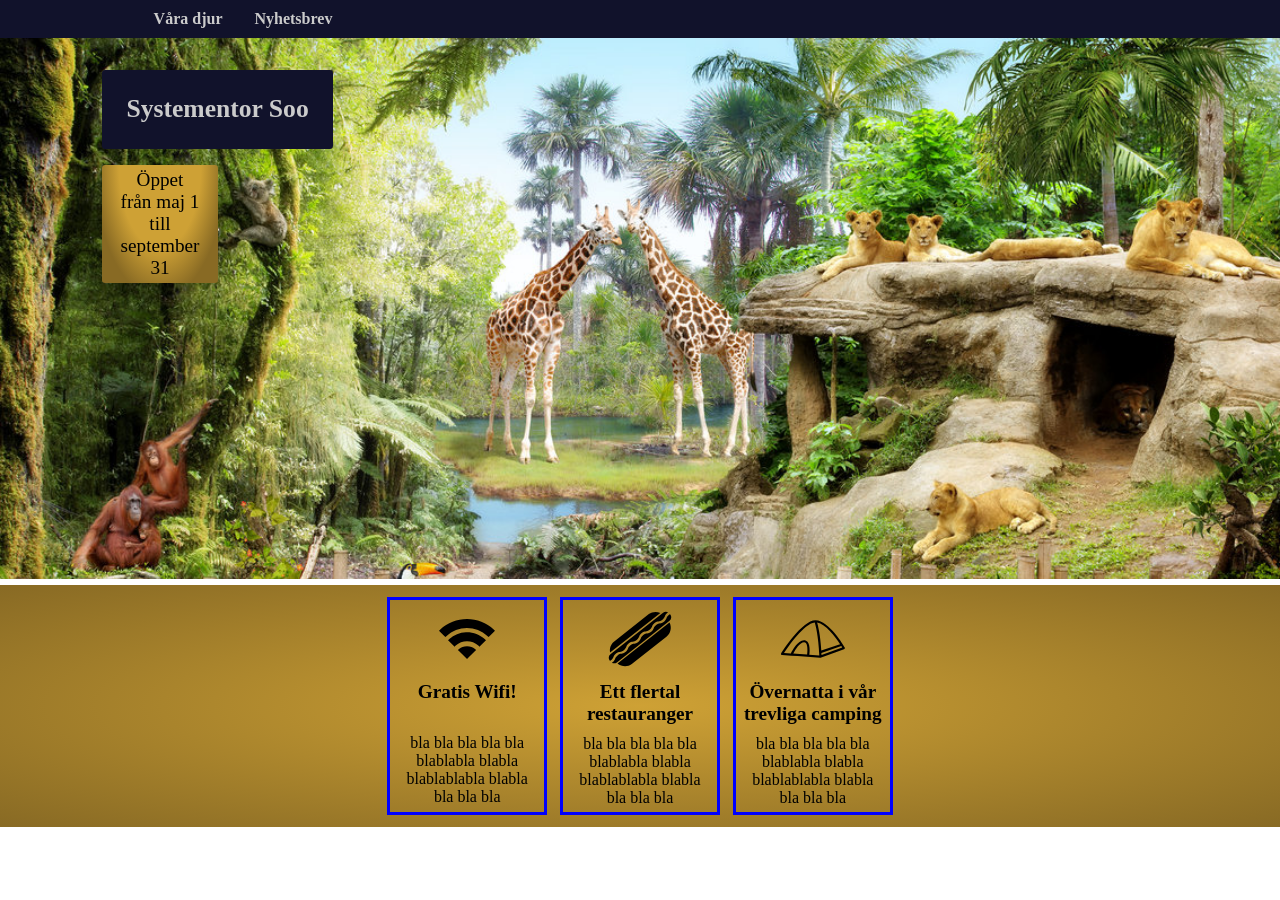
==== index.html @ 2fc44193 "FIrst page done - very responsive" ====
<!doctype html>
<html lang="en">
  <head>
    <meta charset="UTF-8" />
    <meta name="viewport" content="width=800px, initial-scale=1.0" />
    <link rel="stylesheet" href="./output.css" />
    <title>Document</title>
  </head>
  <body>
    <div class="container">
      <header>
        <span>Våra djur</span>
        <span>Nyhetsbrev</span>
      </header>
      <main>
        <section class="hero">
          <img src="./images/zoo-main.jpg" alt="Zoo Image" />
          <div class="tag tag-main">Systementor Soo</div>
          <div class="tag tag-second">Öppet från maj 1 till september 31</div>
        </section>
      </main>
      <footer>
        <section>
          <span>
            <img src="./images/wifi.svg" alt="WiFi" />
          </span>
          <h2>Gratis Wifi!</h2>
          <p>
            bla bla bla bla bla blablabla blabla blablablabla blabla bla bla bla
          </p>
        </section>
        <section>
          <span>
            <img src="./images/eat.svg" alt="Restaurang" />
          </span>
          <h2>Ett flertal restauranger</h2>
          <p>
            bla bla bla bla bla blablabla blabla blablablabla blabla bla bla bla
          </p>
        </section>
        <section>
          <span>
            <img src="./images/tent.svg" alt="Camping" />
          </span>
          <h2>Övernatta i vår trevliga camping</h2>
          <p>
            bla bla bla bla bla blablabla blabla blablablabla blabla bla bla bla
          </p>
        </section>
      </footer>
    </div>
  </body>
</html>
---- output.css ----
@import "tailwindcss";

/* CSS Reset */
*,
*::before,
*::after {
  box-sizing: border-box;
}

html,
body {
  margin: 0;
  padding: 0;
}

h1,
h2,
h3,
h4,
h5,
h6,
p {
  margin: 0;
}

img {
  display: block;
  max-width: 100%;
}

button,
input,
textarea,
select {
  font: inherit;
}
/* End of CSS Reset */

:root {
  --header-color: #11122b;
  --text-color: #cbcbcb;
  --gold-color: #cea135;
  --darker-gold-color: #886a24;
  --black-color: #000000;
}

/*  npx.cmd @tailwindcss/cli -i ./index.css -o ./output.css --watch  */
header {
  height: clamp(2rem, 3vw, 4rem);
  background-color: var(--header-color);
  color: var(--text-color);

  font-size: clamp(1rem, 1.25vw, 1.75rem);

  margin-left: auto;
  margin-right: auto;
  display: flex;
  flex-direction: row;
  gap: 2rem;
  padding-left: clamp(4rem, 12vw, 20rem);

  font-weight: bold;
  justify-content: start;
  align-items: center;
}
.container {
  position: relative;
  .hero {
    position: relative;
    .tag {
      position: absolute;
      padding-top: 0.5rem;
      padding-left: 1.5rem;
      padding-right: 1.5rem;
      padding-bottom: 0.5rem;
      display: flex;
      justify-content: center;
      align-items: center;

      border-radius: 0.2rem;
      box-sizing: border-box;

      text-align: center;
    }

    .tag-main {
      top: 4%;
      left: 8%;

      width: max(160px, 18%);
      height: max(55px, 10%);

      background-color: var(--header-color);
      color: var(--text-color);

      font-size: clamp(1rem, 2vw, 3rem);
      white-space: nowrap;
      font-weight: bold;
    }

    .tag-second {
      left: 8%;
      top: max(80px, 16%);

      width: max(80px, 9%);
      height: max(80px, 15%);

      background: radial-gradient(
        ellipse at top center,
        var(--gold-color) 0%,
        var(--gold-color) 50%,
        var(--darker-gold-color) 80%
      );

      color: var(--black-color);

      font-size: clamp(0.75rem, 1.5vw, 2rem);
    }

    img {
      display: block;
      width: 100%;
      height: auto;
    }
  }

  footer {
    display: flex;
    justify-content: center;
    align-items: center;

    position: absolute;

    border-top: clamp(0.2rem, 0.5vw, 0.75rem) solid white;

    gap: clamp(0.5rem, 1vw, 2rem);

    left: 0;
    bottom: 0;

    width: 100%;
    height: 30%;

    background: radial-gradient(
      ellipse at center,
      var(--gold-color),
      var(--darker-gold-color)
    );

    section {
      display: flex;
      flex-direction: column;
      align-items: center;

      border: solid blue;

      gap: clamp(0.2rem, 0.8vw, 1rem);
      height: min(90%, 300px);
      max-width: clamp(10rem, 12vw, 18rem);
      padding: clamp(0.25rem, 0.5vw, 1rem);

      h2 {
        margin-bottom: clamp(0, 0.3vw, 0.75rem);
        margin-top: 0;
        font-size: clamp(1rem, 1.5vw, 2rem);

        text-align: center;
        font-weight: bold;
      }
      p {
        font-size: clamp(0.75rem, 1.5vw, 1rem);
        margin-top: auto;
        margin-bottom: 0;
        text-align: center;
      }
      img {
        width: clamp(40px, 5vw, 100px);
        height: clamp(40px, 5vw, 100px);
      }
    }
  }
}
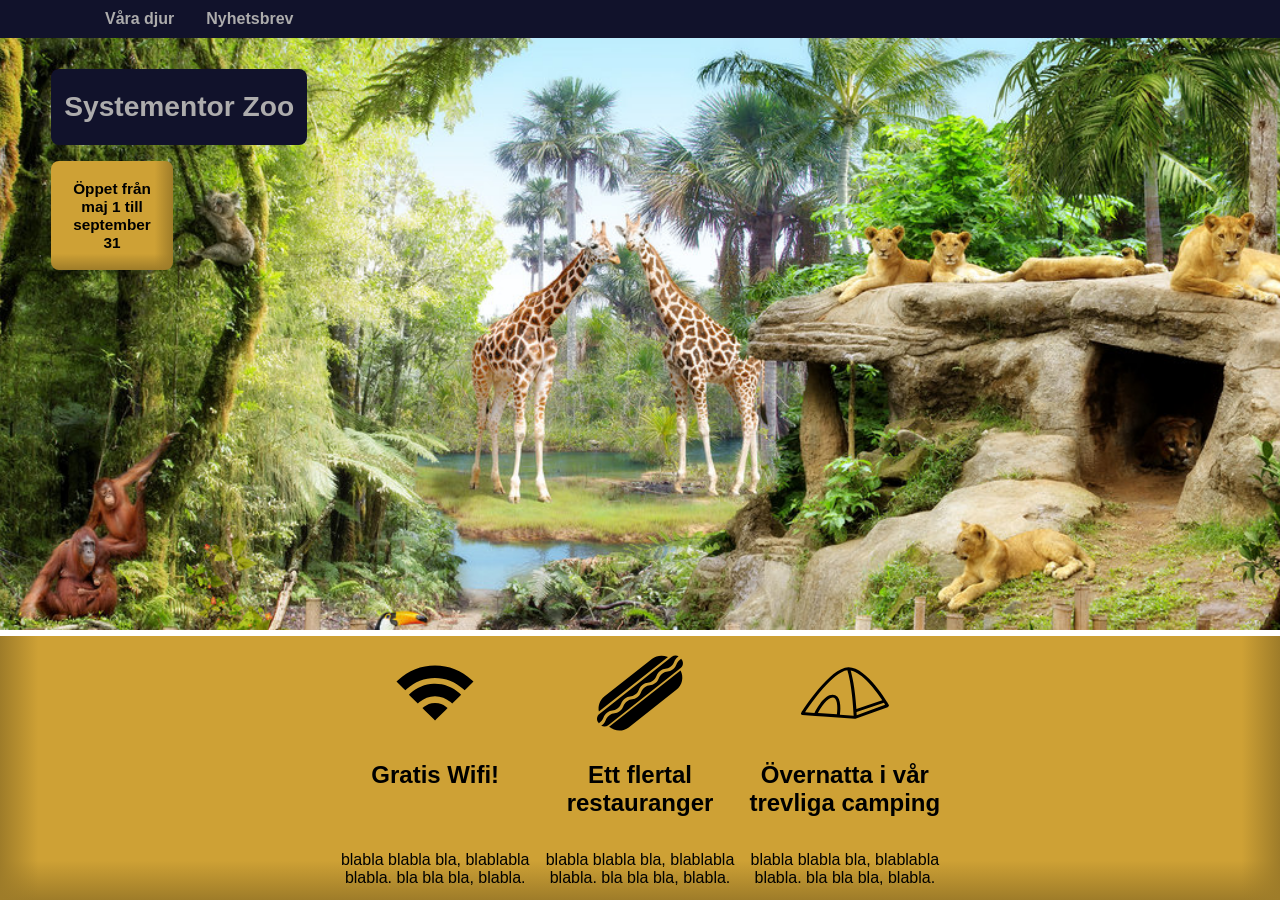
==== commit 274d9c8c: "fixed  gradients, responsiveness, README file" ====
--- a/index.html
+++ b/index.html
@@ -2,21 +2,24 @@
 <html lang="en">
   <head>
     <meta charset="UTF-8" />
-    <meta name="viewport" content="width=800px, initial-scale=1.0" />
-    <link rel="stylesheet" href="./output.css" />
-    <title>Document</title>
+    <meta name="viewport" content="width=device-width, initial-scale=1.0" />
+    <link rel="stylesheet" href="./global.css" />
+    <link rel="stylesheet" href="./index.css" />
+    <title>Systementor Zoo</title>
   </head>
   <body>
     <div class="container">
       <header>
-        <span>Våra djur</span>
-        <span>Nyhetsbrev</span>
+        <span><a href="./animals.html" target="_blank">Våra djur</a></span>
+        <span><a href="./news.html" target="_blank">Nyhetsbrev</a></span>
       </header>
       <main>
         <section class="hero">
           <img src="./images/zoo-main.jpg" alt="Zoo Image" />
-          <div class="tag tag-main">Systementor Soo</div>
-          <div class="tag tag-second">Öppet från maj 1 till september 31</div>
+          <div class="tag-container">
+            <div class="tag tag-main">Systementor Zoo</div>
+            <div class="tag tag-second">Öppet från maj 1 till september 31</div>
+          </div>
         </section>
       </main>
       <footer>
@@ -25,27 +28,21 @@
             <img src="./images/wifi.svg" alt="WiFi" />
           </span>
           <h2>Gratis Wifi!</h2>
-          <p>
-            bla bla bla bla bla blablabla blabla blablablabla blabla bla bla bla
-          </p>
+          <p>blabla blabla bla, blablabla blabla. bla bla bla, blabla.</p>
         </section>
         <section>
           <span>
             <img src="./images/eat.svg" alt="Restaurang" />
           </span>
           <h2>Ett flertal restauranger</h2>
-          <p>
-            bla bla bla bla bla blablabla blabla blablablabla blabla bla bla bla
-          </p>
+          <p>blabla blabla bla, blablabla blabla. bla bla bla, blabla.</p>
         </section>
         <section>
           <span>
             <img src="./images/tent.svg" alt="Camping" />
           </span>
           <h2>Övernatta i vår trevliga camping</h2>
-          <p>
-            bla bla bla bla bla blablabla blabla blablablabla blabla bla bla bla
-          </p>
+          <p>blabla blabla bla, blablabla blabla. bla bla bla, blabla.</p>
         </section>
       </footer>
     </div>
--- a/global.css
+++ b/global.css
@@ -0,0 +1,58 @@
+/* CSS Reset */
+*,
+*::before,
+*::after {
+  box-sizing: border-box;
+}
+
+html,
+body {
+  margin: 0;
+  padding: 0;
+  min-height: 100%;
+  /* 
+  font-family: Helvetica, Arial, sans-serif;
+  font-family: Verdana, sans-serif;
+  font-family: Tahoma, sans-serif;
+  font-family: Calibri, sans-serif;
+  font-family: Arial, sans-serif;
+  font-family: Roboto, sans-serif; */
+
+  font-family:
+    Segoe UI,
+    sans-serif;
+}
+
+h1,
+h2,
+h3,
+h4,
+h5,
+h6,
+p {
+  margin: 0;
+}
+
+img {
+  display: block;
+  max-width: 100%;
+}
+
+button,
+input,
+textarea,
+select {
+  font: inherit;
+}
+/* End of CSS Reset */
+
+:root {
+  --header-color: #11122b;
+  --text-color: #adacac;
+  --gold-color: #cea135;
+  --darker-gold-color: #9e7c29;
+  --primary-color: #000000;
+  --table-color: #d3d3d3;
+  --table-darker-color: #636161;
+  --header-height: clamp(2rem, 3vw, 4rem);
+}
--- a/index.css
+++ b/index.css
@@ -0,0 +1,165 @@
+header {
+  height: var(--header-height);
+
+  background-color: var(--header-color);
+  color: var(--text-color);
+
+  font-size: clamp(1rem, 1.25vw, 1.75rem);
+
+  margin-left: auto;
+  margin-right: auto;
+  display: flex;
+  flex-direction: row;
+  gap: 2rem;
+  padding-left: clamp(3rem, 8.2vw, 15rem);
+
+  font-weight: bold;
+  justify-content: start;
+  align-items: center;
+
+  a {
+    color: var(--text-color);
+    text-decoration: none;
+  }
+
+  a:hover {
+    color: white;
+  }
+}
+.container {
+  position: relative;
+  height: 100vh;
+  overflow: hidden;
+
+  .hero {
+    position: absolute;
+    top: var(--header-height);
+    left: 0;
+    width: 100%;
+    height: calc(100vh - var(--header-height));
+    overflow: hidden;
+
+    .tag-container {
+      position: absolute;
+      display: flex;
+      flex-direction: column;
+      justify-content: left;
+      gap: 1rem;
+
+      top: 3.5%;
+      left: 4%;
+
+      .tag {
+        padding-top: 0.5rem;
+        padding-left: 1.5rem;
+        padding-right: 1.5rem;
+        padding-bottom: 0.5rem;
+
+        border-radius: 0.5rem;
+        box-sizing: border-box;
+
+        display: flex;
+        justify-content: center;
+        align-items: center;
+        text-align: center;
+      }
+
+      .tag-main {
+        width: clamp(13rem, 20vw, 24rem);
+        height: clamp(3.5rem, 6vw, 7rem);
+
+        background-color: var(--header-color);
+        color: var(--text-color);
+
+        font-size: clamp(1.4rem, 2.2vw, 2.4rem);
+        white-space: nowrap;
+        font-weight: bold;
+      }
+
+      .tag-second {
+        width: clamp(5.5rem, 9.5vw, 11rem);
+        height: clamp(6.5rem, 8.5vw, 11rem);
+
+        font-size: clamp(0.8rem, 1.2vw, 1.4rem);
+        font-weight: bold;
+
+        background-color: var(--gold-color);
+
+        background-image:
+          linear-gradient(
+            to right,
+            transparent 85%,
+            var(--darker-gold-color) 100%
+          ),
+          linear-gradient(
+            to bottom,
+            transparent 85%,
+            var(--darker-gold-color) 100%
+          );
+
+        color: var(--primary-color);
+      }
+    }
+
+    img {
+      display: block;
+      width: 100%;
+      height: 100%;
+      object-fit: cover;
+    }
+  }
+
+  footer {
+    display: flex;
+    justify-content: center;
+    align-items: center;
+
+    position: absolute;
+
+    border-top: clamp(0.2rem, 0.5vw, 0.75rem) solid white;
+
+    gap: clamp(0.5rem, 1vw, 2rem);
+
+    left: 0;
+    bottom: 0;
+
+    width: 100%;
+    height: 30%;
+
+    background-color: var(--gold-color);
+
+    background-image:
+      linear-gradient(to right, transparent 97%, var(--darker-gold-color) 100%),
+      linear-gradient(to left, transparent 97%, var(--darker-gold-color) 100%),
+      linear-gradient(to bottom, transparent 85%, var(--darker-gold-color) 100%);
+
+    section {
+      display: flex;
+      flex-direction: column;
+      align-items: center;
+
+      height: min(90%, clamp(15rem, 15vw, 16rem));
+      width: min(90%, clamp(11rem, 15vw, 16rem));
+
+      h2 {
+        margin-bottom: clamp(0rem, 0.3vw, 0.75rem);
+        margin-top: 1.5rem;
+
+        font-size: clamp(1.5rem, 1vw, 2rem);
+
+        text-align: center;
+        font-weight: bold;
+      }
+      p {
+        font-size: clamp(1rem, 0.85vw, 1.25rem);
+        margin-top: auto;
+        margin-bottom: 0rem;
+        text-align: center;
+      }
+      img {
+        width: clamp(60px, 5.5rem, 100px);
+        height: clamp(60px, 5.5rem, 100px);
+      }
+    }
+  }
+}
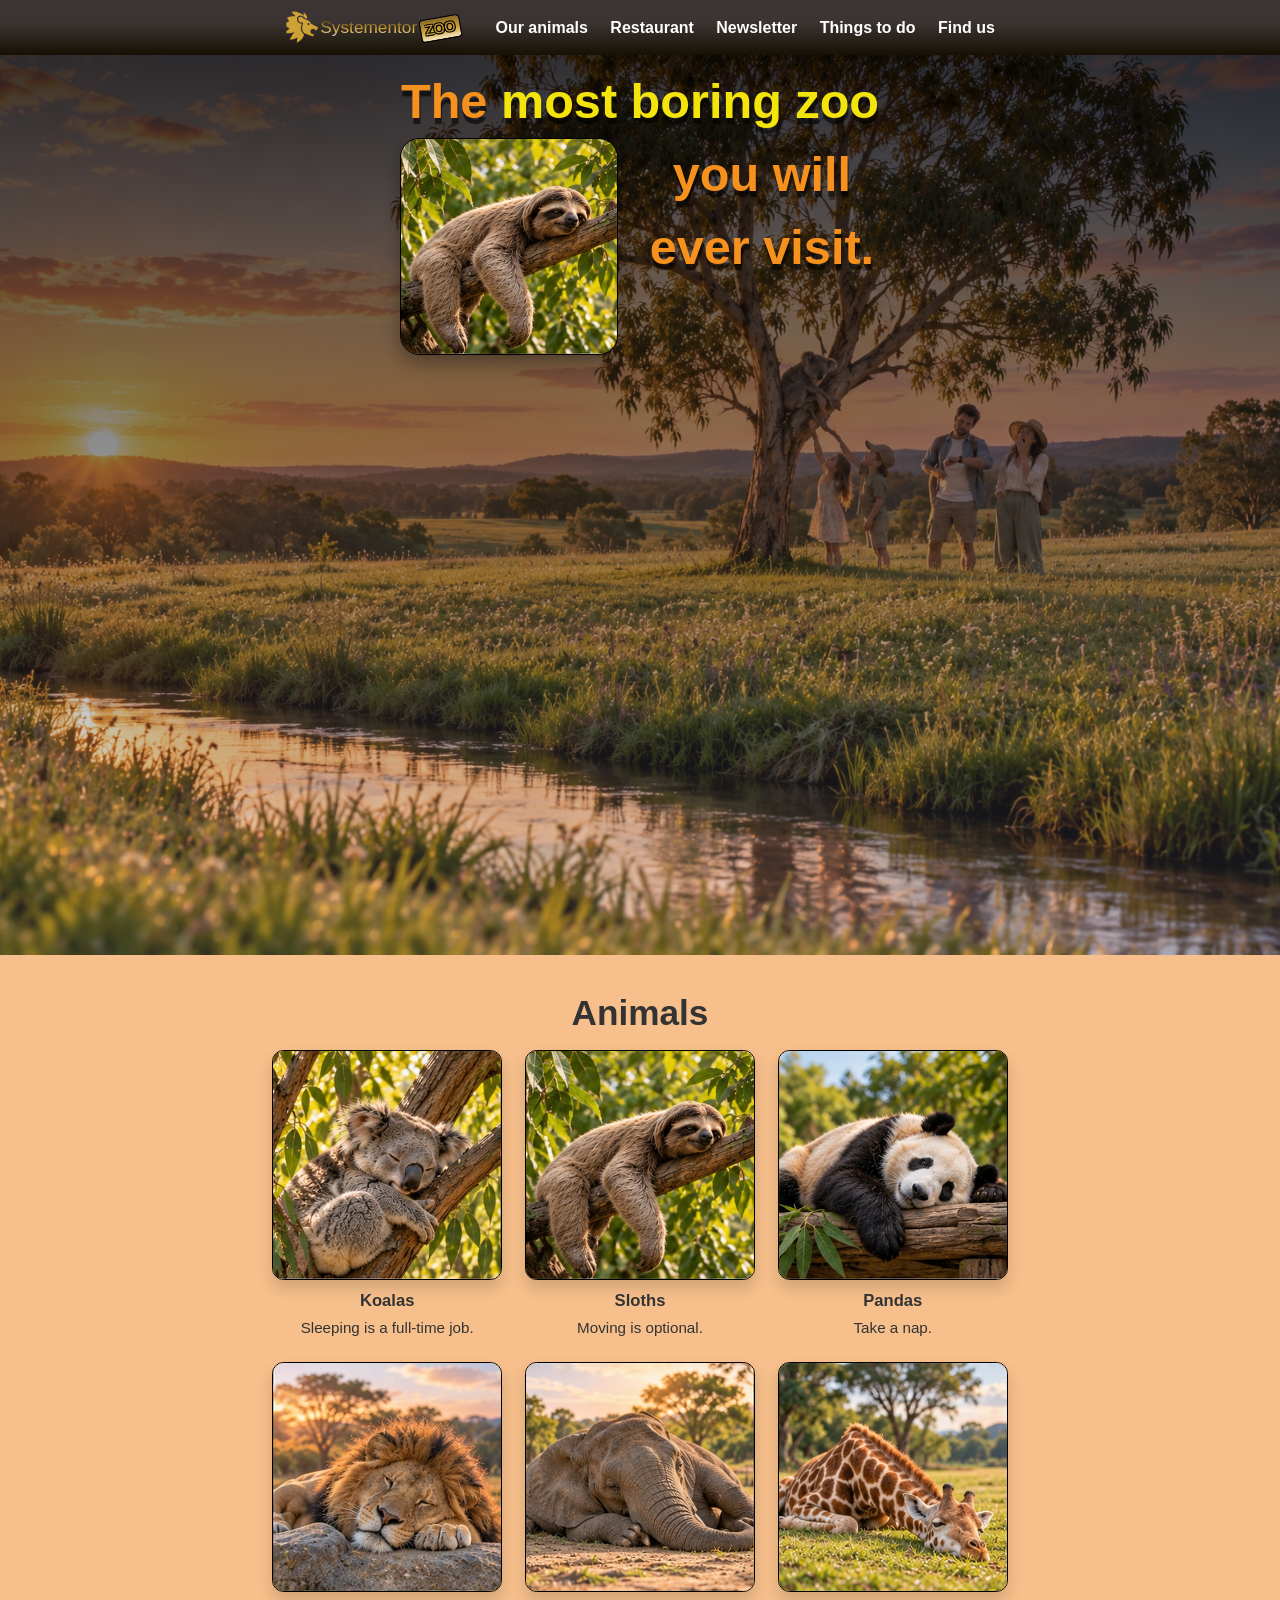
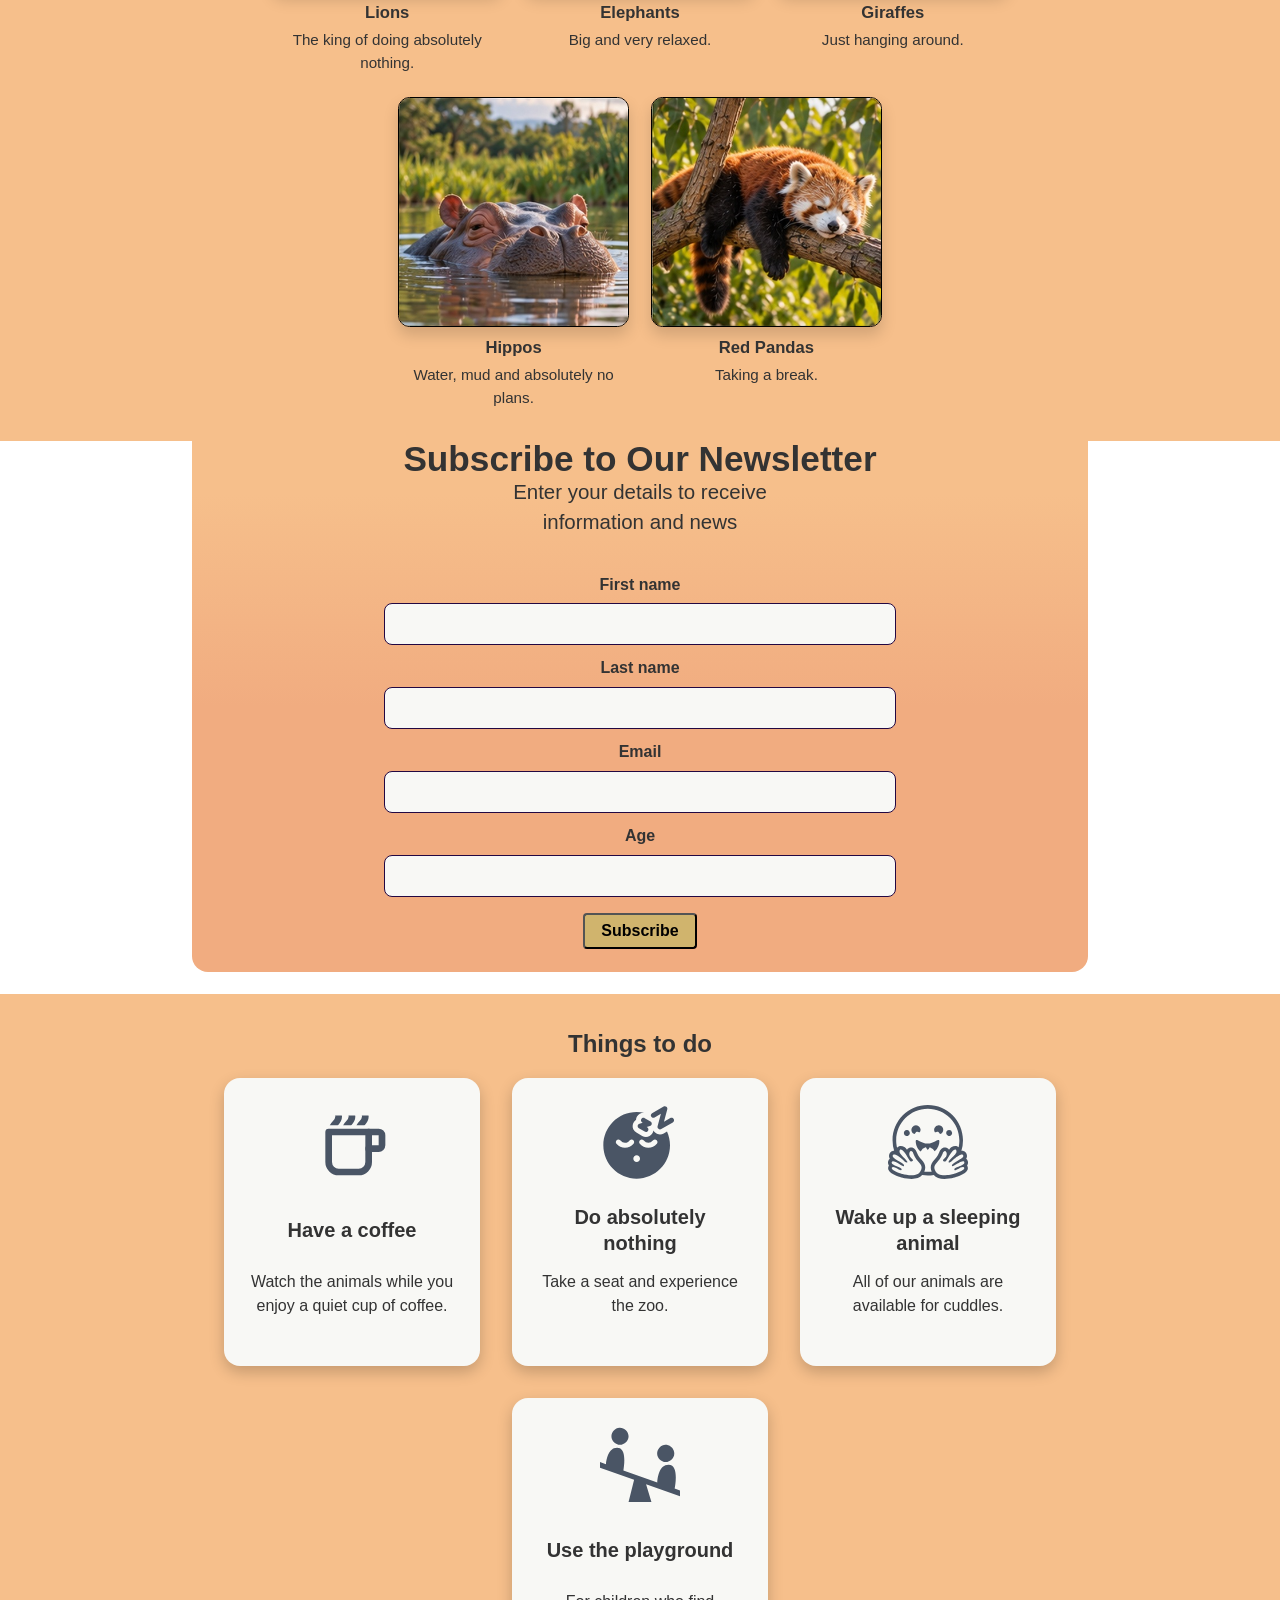
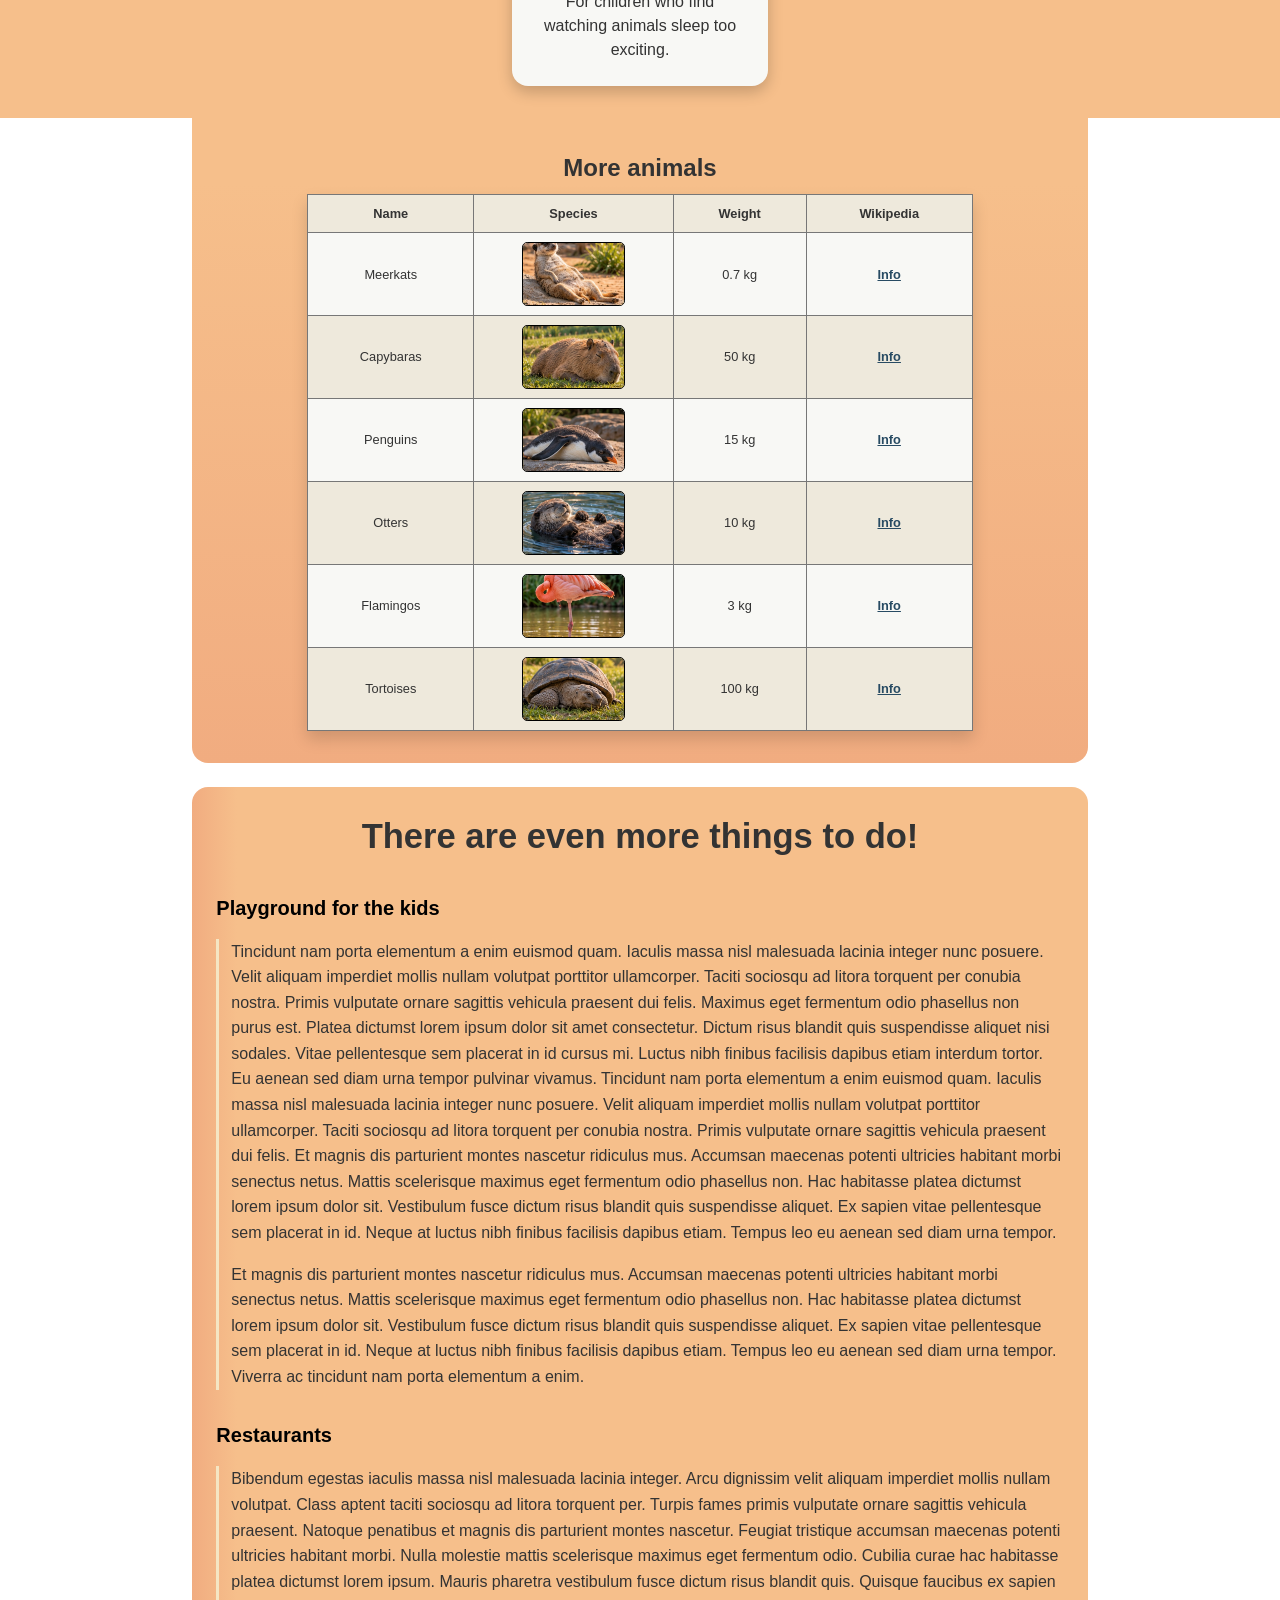
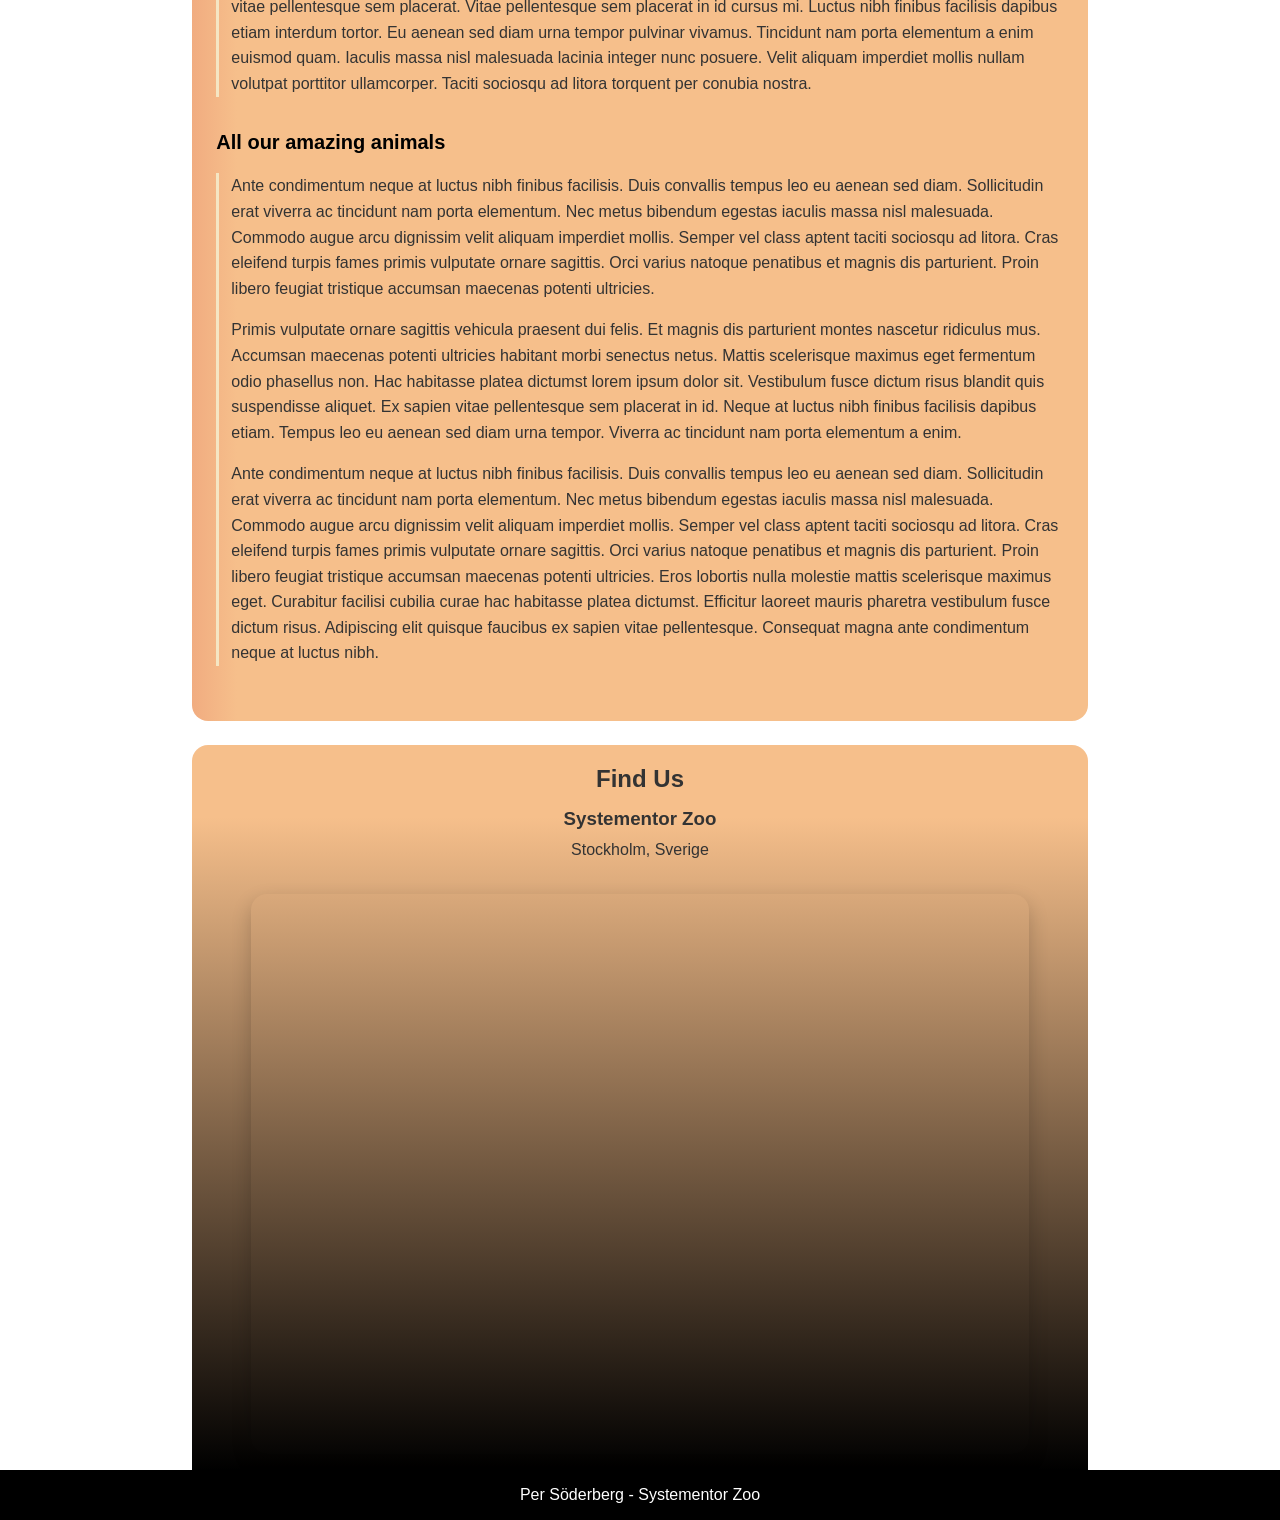
==== commit dadd580b: "created everything and made everything responsive" ====
--- a/index.html
+++ b/index.html
@@ -1,50 +1,454 @@
 <!doctype html>
-<html lang="en">
+<html lang="sv">
   <head>
     <meta charset="UTF-8" />
     <meta name="viewport" content="width=device-width, initial-scale=1.0" />
-    <link rel="stylesheet" href="./global.css" />
     <link rel="stylesheet" href="./index.css" />
     <title>Systementor Zoo</title>
   </head>
+
   <body>
-    <div class="container">
-      <header>
-        <span><a href="./animals.html" target="_blank">Våra djur</a></span>
-        <span><a href="./news.html" target="_blank">Nyhetsbrev</a></span>
-      </header>
-      <main>
-        <section class="hero">
-          <img src="./images/zoo-main.jpg" alt="Zoo Image" />
-          <div class="tag-container">
-            <div class="tag tag-main">Systementor Zoo</div>
-            <div class="tag tag-second">Öppet från maj 1 till september 31</div>
+    <input type="checkbox" id="menu-toggle" class="menu-toggle" />
+
+    <section class="hamburger-section">
+      <label for="menu-toggle" class="hamburger-menu">
+        <img src="./images/icons/hamburger_dark.svg" alt="Open menu" />
+      </label>
+    </section>
+
+    <header>
+      <div class="centralize header-container">
+        <div class="logo">
+          <img src="./images/icons/logo_gold.svg" alt="Systementor Zoo" />
+          <span class="logo-text"
+            >Systementor<span class="logo-badge">zoo</span></span
+          >
+        </div>
+
+        <nav aria-label="Main navigation">
+          <a href="#animals">Our animals</a>
+          <a href="#restaurant">Restaurant</a>
+          <a href="#newsletter">Newsletter</a>
+          <a href="#activities">Things to do</a>
+          <a href="#find-us">Find us</a>
+        </nav>
+      </div>
+    </header>
+
+    <main>
+      <section id="home" class="centralize hero-section">
+        <h1>
+          <span class="first-line"
+            >The <span class="color-change">most boring zoo</span>
+          </span>
+
+          <span class="second-line">
+            <img src="./images/animals/02_sloth.jpg" alt="Sloth" />
+            you will ever visit.
+          </span>
+        </h1>
+      </section>
+
+      <section class="animal-section">
+        <h2 class="centralize animal-header">Animals</h2>
+
+        <div class="centralize animal-container">
+          <article class="animal-card">
+            <img src="./images/animals/01_koala.jpg" alt="Koala" />
+            <h3>Koalas</h3>
+            <p>Sleeping is a full-time job.</p>
+          </article>
+
+          <article class="animal-card">
+            <img src="./images/animals/02_sloth.jpg" alt="Sloth" />
+            <h3>Sloths</h3>
+            <p>Moving is optional.</p>
+          </article>
+
+          <article class="animal-card">
+            <img src="./images/animals/03_panda.jpg" alt="Panda" />
+            <h3>Pandas</h3>
+            <p>Take a nap.</p>
+          </article>
+
+          <article class="animal-card">
+            <img src="./images/animals/04_lion.jpg" alt="Lion" />
+            <h3>Lions</h3>
+            <p>The king of doing absolutely nothing.</p>
+          </article>
+
+          <article class="animal-card">
+            <img src="./images/animals/05_elephant.jpg" alt="Elephant" />
+            <h3>Elephants</h3>
+            <p>Big and very relaxed.</p>
+          </article>
+
+          <article class="animal-card">
+            <img src="./images/animals/06_giraffe.jpg" alt="Giraffe" />
+            <h3>Giraffes</h3>
+            <p>Just hanging around.</p>
+          </article>
+
+          <article class="animal-card">
+            <img src="./images/animals/07_hippo.jpg" alt="Hippopotamus" />
+            <h3>Hippos</h3>
+            <p>Water, mud and absolutely no plans.</p>
+          </article>
+
+          <article class="animal-card">
+            <img src="./images/animals/08_red_panda.jpg" alt="Red panda" />
+            <h3>Red Pandas</h3>
+            <p>Taking a break.</p>
+          </article>
+        </div>
+      </section>
+
+      <section id="newsletter" class="newsletter-section">
+        <div class="centralize newsletter-container">
+          <h2>Subscribe to Our Newsletter</h2>
+          <p>Enter your details to receive information and news</p>
+
+          <form
+            class="newsletter-form"
+            action="https://postman-echo.com/post"
+            method="post"
+          >
+            <div class="form-field">
+              <label for="firstname">First name</label>
+              <input
+                id="firstname"
+                name="firstname"
+                type="text"
+                required
+                autocomplete="first-name"
+              />
+            </div>
+            <div class="form-field">
+              <label for="lastname">Last name</label>
+              <input
+                id="lastname"
+                name="lastname"
+                type="text"
+                required
+                autocomplete="last-name"
+              />
+            </div>
+            <div class="form-field">
+              <label for="email">Email</label>
+              <input
+                id="email"
+                name="email"
+                type="email"
+                required
+                autocomplete="email"
+              />
+            </div>
+            <div class="form-field">
+              <label for="age">Age</label>
+              <input
+                id="age"
+                name="age"
+                type="number"
+                min="1"
+                max="100"
+                required
+              />
+            </div>
+            <button class="form-button" type="submit">Subscribe</button>
+          </form>
+        </div>
+      </section>
+
+      <section id="activities" class="activity-section">
+        <h2 class="activity-header">Things to do</h2>
+
+        <div class="centralize activity-container">
+          <article class="activity-card">
+            <img src="./images/icons/coffee.svg" alt="Coffee" />
+            <h3>Have a coffee</h3>
+            <p>Watch the animals while you enjoy a quiet cup of coffee.</p>
+          </article>
+
+          <article class="activity-card">
+            <img src="./images/icons/tired-person.svg" alt="Tired person" />
+            <h3>Do absolutely nothing</h3>
+            <p>Take a seat and experience the zoo.</p>
+          </article>
+
+          <article class="activity-card">
+            <img src="./images/icons/hugging_dark.svg" alt="Hugging" />
+            <h3>Wake up a sleeping animal</h3>
+            <p>All of our animals are available for cuddles.</p>
+          </article>
+
+          <article class="activity-card">
+            <img src="./images/icons/playground_dark.svg" alt="Playground" />
+            <h3>Use the playground</h3>
+            <p>For children who find watching animals sleep too exciting.</p>
+          </article>
+        </div>
+      </section>
+
+      <section id="animals" class="animal-table-section">
+        <div class="centralize animal-table-container">
+          <h2>More animals</h2>
+
+          <table class="animal-table">
+            <colgroup>
+              <col class="name-column" />
+              <col class="species-column" />
+              <col class="weight-column" />
+              <col class="wikipedia-column" />
+            </colgroup>
+
+            <thead>
+              <tr>
+                <th>Name</th>
+                <th>Species</th>
+                <th>Weight</th>
+                <th>Wikipedia</th>
+              </tr>
+            </thead>
+
+            <tbody>
+              <tr>
+                <td>Meerkats</td>
+                <td>
+                  <img src="./images/animals/09_meerkat.jpg" alt="Meerkat" />
+                </td>
+                <td>0.7 kg</td>
+                <td>
+                  <a
+                    href="https://en.wikipedia.org/wiki/Meerkat"
+                    target="_blank"
+                  >
+                    Info
+                  </a>
+                </td>
+              </tr>
+
+              <tr>
+                <td>Capybaras</td>
+                <td>
+                  <img src="./images/animals/10_capybara.jpg" alt="Capybara" />
+                </td>
+                <td>50 kg</td>
+                <td>
+                  <a
+                    href="https://en.wikipedia.org/wiki/Capybara"
+                    target="_blank"
+                  >
+                    Info
+                  </a>
+                </td>
+              </tr>
+
+              <tr>
+                <td>Penguins</td>
+                <td>
+                  <img src="./images/animals/11_penguin.jpg" alt="Penguin" />
+                </td>
+                <td>15 kg</td>
+                <td>
+                  <a
+                    href="https://en.wikipedia.org/wiki/Penguin"
+                    target="_blank"
+                  >
+                    Info
+                  </a>
+                </td>
+              </tr>
+
+              <tr>
+                <td>Otters</td>
+                <td>
+                  <img src="./images/animals/12_otter.jpg" alt="Otter" />
+                </td>
+                <td>10 kg</td>
+                <td>
+                  <a href="https://en.wikipedia.org/wiki/Otter" target="_blank">
+                    Info
+                  </a>
+                </td>
+              </tr>
+
+              <tr>
+                <td>Flamingos</td>
+                <td>
+                  <img src="./images/animals/13_flamingo.jpg" alt="Flamingo" />
+                </td>
+                <td>3 kg</td>
+                <td>
+                  <a
+                    href="https://en.wikipedia.org/wiki/Flamingo"
+                    target="_blank"
+                  >
+                    Info
+                  </a>
+                </td>
+              </tr>
+
+              <tr>
+                <td>Tortoises</td>
+                <td>
+                  <img src="./images/animals/14_tortoise.jpg" alt="Tortoise" />
+                </td>
+                <td>100 kg</td>
+                <td>
+                  <a
+                    href="https://en.wikipedia.org/wiki/Tortoise"
+                    target="_blank"
+                  >
+                    Info
+                  </a>
+                </td>
+              </tr>
+            </tbody>
+          </table>
+        </div>
+      </section>
+
+      <section id="restaurant" class="more-activities-section">
+        <div class="more-activities-container">
+          <h2>There are even more things to do!</h2>
+
+          <article class="more-activity-item">
+            <h3>Playground for the kids</h3>
+
+            <div class="more-activity-info">
+              <p>
+                Tincidunt nam porta elementum a enim euismod quam. Iaculis massa
+                nisl malesuada lacinia integer nunc posuere. Velit aliquam
+                imperdiet mollis nullam volutpat porttitor ullamcorper. Taciti
+                sociosqu ad litora torquent per conubia nostra. Primis vulputate
+                ornare sagittis vehicula praesent dui felis. Maximus eget
+                fermentum odio phasellus non purus est. Platea dictumst lorem
+                ipsum dolor sit amet consectetur. Dictum risus blandit quis
+                suspendisse aliquet nisi sodales. Vitae pellentesque sem
+                placerat in id cursus mi. Luctus nibh finibus facilisis dapibus
+                etiam interdum tortor. Eu aenean sed diam urna tempor pulvinar
+                vivamus. Tincidunt nam porta elementum a enim euismod quam.
+                Iaculis massa nisl malesuada lacinia integer nunc posuere. Velit
+                aliquam imperdiet mollis nullam volutpat porttitor ullamcorper.
+                Taciti sociosqu ad litora torquent per conubia nostra. Primis
+                vulputate ornare sagittis vehicula praesent dui felis. Et magnis
+                dis parturient montes nascetur ridiculus mus. Accumsan maecenas
+                potenti ultricies habitant morbi senectus netus. Mattis
+                scelerisque maximus eget fermentum odio phasellus non. Hac
+                habitasse platea dictumst lorem ipsum dolor sit. Vestibulum
+                fusce dictum risus blandit quis suspendisse aliquet. Ex sapien
+                vitae pellentesque sem placerat in id. Neque at luctus nibh
+                finibus facilisis dapibus etiam. Tempus leo eu aenean sed diam
+                urna tempor.
+              </p>
+
+              <p>
+                Et magnis dis parturient montes nascetur ridiculus mus. Accumsan
+                maecenas potenti ultricies habitant morbi senectus netus. Mattis
+                scelerisque maximus eget fermentum odio phasellus non. Hac
+                habitasse platea dictumst lorem ipsum dolor sit. Vestibulum
+                fusce dictum risus blandit quis suspendisse aliquet. Ex sapien
+                vitae pellentesque sem placerat in id. Neque at luctus nibh
+                finibus facilisis dapibus etiam. Tempus leo eu aenean sed diam
+                urna tempor. Viverra ac tincidunt nam porta elementum a enim.
+              </p>
+            </div>
+          </article>
+
+          <article class="more-activity-item">
+            <h3>Restaurants</h3>
+
+            <div class="more-activity-info">
+              <p>
+                Bibendum egestas iaculis massa nisl malesuada lacinia integer.
+                Arcu dignissim velit aliquam imperdiet mollis nullam volutpat.
+                Class aptent taciti sociosqu ad litora torquent per. Turpis
+                fames primis vulputate ornare sagittis vehicula praesent.
+                Natoque penatibus et magnis dis parturient montes nascetur.
+                Feugiat tristique accumsan maecenas potenti ultricies habitant
+                morbi. Nulla molestie mattis scelerisque maximus eget fermentum
+                odio. Cubilia curae hac habitasse platea dictumst lorem ipsum.
+                Mauris pharetra vestibulum fusce dictum risus blandit quis.
+                Quisque faucibus ex sapien vitae pellentesque sem placerat.
+                Vitae pellentesque sem placerat in id cursus mi. Luctus nibh
+                finibus facilisis dapibus etiam interdum tortor. Eu aenean sed
+                diam urna tempor pulvinar vivamus. Tincidunt nam porta elementum
+                a enim euismod quam. Iaculis massa nisl malesuada lacinia
+                integer nunc posuere. Velit aliquam imperdiet mollis nullam
+                volutpat porttitor ullamcorper. Taciti sociosqu ad litora
+                torquent per conubia nostra.
+              </p>
+            </div>
+          </article>
+
+          <article class="more-activity-item">
+            <h3>All our amazing animals</h3>
+
+            <div class="more-activity-info">
+              <p>
+                Ante condimentum neque at luctus nibh finibus facilisis. Duis
+                convallis tempus leo eu aenean sed diam. Sollicitudin erat
+                viverra ac tincidunt nam porta elementum. Nec metus bibendum
+                egestas iaculis massa nisl malesuada. Commodo augue arcu
+                dignissim velit aliquam imperdiet mollis. Semper vel class
+                aptent taciti sociosqu ad litora. Cras eleifend turpis fames
+                primis vulputate ornare sagittis. Orci varius natoque penatibus
+                et magnis dis parturient. Proin libero feugiat tristique
+                accumsan maecenas potenti ultricies.
+              </p>
+
+              <p>
+                Primis vulputate ornare sagittis vehicula praesent dui felis. Et
+                magnis dis parturient montes nascetur ridiculus mus. Accumsan
+                maecenas potenti ultricies habitant morbi senectus netus. Mattis
+                scelerisque maximus eget fermentum odio phasellus non. Hac
+                habitasse platea dictumst lorem ipsum dolor sit. Vestibulum
+                fusce dictum risus blandit quis suspendisse aliquet. Ex sapien
+                vitae pellentesque sem placerat in id. Neque at luctus nibh
+                finibus facilisis dapibus etiam. Tempus leo eu aenean sed diam
+                urna tempor. Viverra ac tincidunt nam porta elementum a enim.
+              </p>
+
+              <p>
+                Ante condimentum neque at luctus nibh finibus facilisis. Duis
+                convallis tempus leo eu aenean sed diam. Sollicitudin erat
+                viverra ac tincidunt nam porta elementum. Nec metus bibendum
+                egestas iaculis massa nisl malesuada. Commodo augue arcu
+                dignissim velit aliquam imperdiet mollis. Semper vel class
+                aptent taciti sociosqu ad litora. Cras eleifend turpis fames
+                primis vulputate ornare sagittis. Orci varius natoque penatibus
+                et magnis dis parturient. Proin libero feugiat tristique
+                accumsan maecenas potenti ultricies. Eros lobortis nulla
+                molestie mattis scelerisque maximus eget. Curabitur facilisi
+                cubilia curae hac habitasse platea dictumst. Efficitur laoreet
+                mauris pharetra vestibulum fusce dictum risus. Adipiscing elit
+                quisque faucibus ex sapien vitae pellentesque. Consequat magna
+                ante condimentum neque at luctus nibh.
+              </p>
+            </div>
+          </article>
+        </div>
+      </section>
+
+      <section id="find-us" class="location-section">
+        <div class="centralize location-container">
+          <h2>Find Us</h2>
+          <h3>Systementor Zoo</h3>
+          <p>Stockholm, Sverige</p>
+
+          <div class="map-container">
+            <iframe
+              src="https://www.google.com/maps?q=Kolm%C3%A5rdens%20djurpark%2C%20618%2092%20Kolm%C3%A5rden&output=embed"
+              title="Google Maps - Kolmårdens djurpark"
+              loading="lazy"
+            ></iframe>
           </div>
-        </section>
-      </main>
-      <footer>
-        <section>
-          <span>
-            <img src="./images/wifi.svg" alt="WiFi" />
-          </span>
-          <h2>Gratis Wifi!</h2>
-          <p>blabla blabla bla, blablabla blabla. bla bla bla, blabla.</p>
-        </section>
-        <section>
-          <span>
-            <img src="./images/eat.svg" alt="Restaurang" />
-          </span>
-          <h2>Ett flertal restauranger</h2>
-          <p>blabla blabla bla, blablabla blabla. bla bla bla, blabla.</p>
-        </section>
-        <section>
-          <span>
-            <img src="./images/tent.svg" alt="Camping" />
-          </span>
-          <h2>Övernatta i vår trevliga camping</h2>
-          <p>blabla blabla bla, blablabla blabla. bla bla bla, blabla.</p>
-        </section>
-      </footer>
-    </div>
+        </div>
+      </section>
+    </main>
+
+    <footer>
+      <p>Per Söderberg - Systementor Zoo</p>
+    </footer>
   </body>
 </html>
--- a/index.css
+++ b/index.css
@@ -1,165 +1,650 @@
+/* Reset */
+*,
+*::before,
+*::after {
+  box-sizing: border-box;
+}
+
+html {
+  scroll-behavior: smooth;
+}
+
+body,
+h1,
+h2,
+h3,
+p {
+  margin: 0;
+}
+
+img {
+  display: block;
+  max-width: 100%;
+}
+
+button,
+input {
+  font: inherit;
+}
+
+a {
+  color: inherit;
+}
+
+:root {
+  --header-color: #230842;
+  --header-dark-color: #3b3432;
+  --header-tree-color: #161104;
+  --header-text-color: #f7911d;
+  --header-text-highlight-color: #f3e40b;
+
+  --serene-background-color: #f6bf8b;
+  --serene2-background-color: #f1ac80;
+  --text-color: #333333;
+  --main-color: #cea135;
+  --darker-gold-color: #886a24;
+  --golden-background-color: #f5e6c3;
+  --darker-golden-background-color: #d0b46d;
+  --light-color: #f8f8f5;
+  --table-color: #eee9dc;
+  --news-text-color: #777777;
+  --link-color: #284b63;
+  --animal-link-hover-color: #886a24;
+  --white: #ffffff;
+}
+
+body {
+  min-height: 100vh;
+  font-family: Arial, sans-serif;
+  color: var(--text-color);
+  background-color: var(--white);
+  line-height: 1.5;
+}
+
+/* Header */
 header {
-  height: var(--header-height);
-
-  background-color: var(--header-color);
-  color: var(--text-color);
-
-  font-size: clamp(1rem, 1.25vw, 1.75rem);
-
-  margin-left: auto;
-  margin-right: auto;
-  display: flex;
-  flex-direction: row;
-  gap: 2rem;
-  padding-left: clamp(3rem, 8.2vw, 15rem);
-
-  font-weight: bold;
-  justify-content: start;
-  align-items: center;
-
-  a {
-    color: var(--text-color);
-    text-decoration: none;
-  }
-
-  a:hover {
-    color: white;
-  }
-}
-.container {
-  position: relative;
-  height: 100vh;
-  overflow: hidden;
-
-  .hero {
-    position: absolute;
-    top: var(--header-height);
-    left: 0;
-    width: 100%;
-    height: calc(100vh - var(--header-height));
-    overflow: hidden;
-
-    .tag-container {
-      position: absolute;
-      display: flex;
-      flex-direction: column;
-      justify-content: left;
-      gap: 1rem;
-
-      top: 3.5%;
-      left: 4%;
-
-      .tag {
-        padding-top: 0.5rem;
-        padding-left: 1.5rem;
-        padding-right: 1.5rem;
-        padding-bottom: 0.5rem;
-
-        border-radius: 0.5rem;
-        box-sizing: border-box;
-
-        display: flex;
-        justify-content: center;
-        align-items: center;
-        text-align: center;
-      }
-
-      .tag-main {
-        width: clamp(13rem, 20vw, 24rem);
-        height: clamp(3.5rem, 6vw, 7rem);
-
-        background-color: var(--header-color);
-        color: var(--text-color);
-
-        font-size: clamp(1.4rem, 2.2vw, 2.4rem);
-        white-space: nowrap;
-        font-weight: bold;
-      }
-
-      .tag-second {
-        width: clamp(5.5rem, 9.5vw, 11rem);
-        height: clamp(6.5rem, 8.5vw, 11rem);
-
-        font-size: clamp(0.8rem, 1.2vw, 1.4rem);
-        font-weight: bold;
-
-        background-color: var(--gold-color);
-
-        background-image:
-          linear-gradient(
-            to right,
-            transparent 85%,
-            var(--darker-gold-color) 100%
-          ),
-          linear-gradient(
-            to bottom,
-            transparent 85%,
-            var(--darker-gold-color) 100%
-          );
-
-        color: var(--primary-color);
-      }
-    }
-
-    img {
-      display: block;
-      width: 100%;
-      height: 100%;
-      object-fit: cover;
-    }
-  }
-
-  footer {
+  margin-inline: auto;
+  color: var(--white);
+  background: linear-gradient(
+    to bottom,
+    var(--header-dark-color) 40%,
+    var(--header-tree-color) 100%
+  );
+  .header-container {
     display: flex;
     justify-content: center;
     align-items: center;
 
-    position: absolute;
-
-    border-top: clamp(0.2rem, 0.5vw, 0.75rem) solid white;
-
-    gap: clamp(0.5rem, 1vw, 2rem);
-
-    left: 0;
-    bottom: 0;
-
-    width: 100%;
-    height: 30%;
-
-    background-color: var(--gold-color);
-
-    background-image:
-      linear-gradient(to right, transparent 97%, var(--darker-gold-color) 100%),
-      linear-gradient(to left, transparent 97%, var(--darker-gold-color) 100%),
-      linear-gradient(to bottom, transparent 85%, var(--darker-gold-color) 100%);
-
-    section {
+    gap: clamp(1rem, 2.75vw, 3rem);
+    height: clamp(2.5rem, 4.3vw, 4.5rem);
+
+    .logo {
+      display: flex;
+      justify-content: center;
+      align-items: center;
+      flex-shrink: 0;
+
+      font-size: clamp(1rem, 1.35vw, 1.5rem);
+
+      img {
+        width: clamp(2rem, 2.75vw, 3rem);
+        height: clamp(2rem, 2.75vw, 3rem);
+      }
+
+      .logo-text {
+        background: linear-gradient(
+          to bottom,
+          #080808 0%,
+          var(--main-color) 55%,
+          #f3f3f1 100%
+        );
+        background-clip: text;
+        color: transparent;
+      }
+
+      .logo-badge {
+        font-size: clamp(0.8rem, 1.1vw, 1.25rem);
+        display: inline-block;
+        padding: 0 0.25rem;
+
+        margin-left: clamp(0.1rem, 0.2vw, 0.25rem);
+
+        border: 1px solid black;
+        border-radius: 0.25rem;
+        color: var(--main-color);
+        text-transform: uppercase;
+        text-shadow:
+          -1px -1px 0 black,
+          1px -1px 0 black,
+          -1px 1px 0 black,
+          1px 1px 0 black;
+        transform: rotate(-10deg);
+        background: linear-gradient(
+          to bottom,
+          #886a24 0%,
+          var(--main-color) 55%,
+          #f5e6c3 100%
+        );
+      }
+    }
+
+    nav {
+      display: flex;
+      justify-content: flex-start;
+      align-items: center;
+
+      gap: clamp(1rem, 1.75vw, 2rem);
+
+      /* min-height: 3.5rem; */
+
+      /* margin-left: 1rem; */
+
+      font-size: clamp(1rem, 1vw, 1.1rem);
+
+      a {
+        color: var(--white);
+        font-weight: bold;
+        text-decoration: none;
+        white-space: nowrap;
+      }
+
+      a:hover {
+        color: #f0d087;
+      }
+    }
+  }
+}
+
+.centralize {
+  width: 70%;
+  margin-inline: auto;
+  text-align: center;
+}
+
+/* Hero */
+.hero-section {
+  width: 100%;
+  min-height: 100vh;
+
+  display: flex;
+  justify-content: center;
+
+  padding-top: clamp(0.25rem, 0.75vw, 1rem);
+
+  background-image:
+    linear-gradient(to top, rgba(207, 208, 243, 0.123), rgba(0, 0, 0, 0.753)),
+    url("./images/background.png");
+  background-size: cover;
+  background-position: center;
+  background-repeat: no-repeat;
+
+  h1 {
+    max-width: 45rem;
+    max-width: 25rem;
+    max-width: clamp(25rem, 40vw, 45rem);
+    font-size: clamp(2.5rem, 3.8vw, 4rem);
+
+    color: var(--header-text-color);
+    text-align: center;
+    text-shadow: 1px 6px 1px rgba(0, 0, 0, 0.6);
+
+    .color-change {
+      color: var(--header-text-highlight-color);
+      text-shadow: 1px 6px 1px rgba(0, 0, 0, 0.6);
+    }
+
+    .first-line {
+      display: block;
+    }
+    .second-line {
+      display: block;
+
+      img {
+        float: left;
+
+        width: clamp(9rem, 17vw, 20rem);
+        aspect-ratio: 1;
+
+        margin-right: clamp(0.5rem, 0.8vw, 1rem);
+
+        margin-left: 1rem;
+
+        margin-bottom: 0.5rem;
+
+        object-fit: cover;
+
+        border-radius: clamp(0.75rem, 1.5vw, 1.75rem);
+
+        border: 1px black solid;
+        box-shadow: 0 8px 20px rgba(0, 0, 0, 0.35);
+      }
+    }
+  }
+}
+
+/* Animal cards */
+.animal-section {
+  background-color: var(--serene-background-color);
+  padding: 2rem;
+
+  h2 {
+    font-size: clamp(2rem, 2.75vw, 3rem);
+
+    font-weight: bold;
+    margin-bottom: clamp(0rem, 0.8vw, 1rem);
+  }
+
+  .animal-container {
+    display: flex;
+    justify-content: center;
+    align-items: start;
+    flex-wrap: wrap;
+
+    gap: clamp(1.4rem, 1.75vw, 2rem);
+
+    .animal-card {
+      width: clamp(9rem, 18vw, 20rem);
+      aspect-ratio: 1;
+
       display: flex;
       flex-direction: column;
+      /* justify-content: center; */
       align-items: center;
-
-      height: min(90%, clamp(15rem, 15vw, 16rem));
-      width: min(90%, clamp(11rem, 15vw, 16rem));
-
-      h2 {
-        margin-bottom: clamp(0rem, 0.3vw, 0.75rem);
-        margin-top: 1.5rem;
-
-        font-size: clamp(1.5rem, 1vw, 2rem);
-
+      text-align: center;
+
+      img {
+        width: 100%;
+        min-width: 7rem;
+        aspect-ratio: 1;
+        object-fit: cover;
+        border-radius: clamp(0.5rem, 0.9vw, 1rem);
+
+        border: 1px black solid;
+        box-shadow: 0 8px 15px rgba(0, 0, 0, 0.15);
+
+        transition:
+          transform 0.2s ease,
+          box-shadow 0.2s ease;
+
+        &:hover {
+          transform: translateY(-0.25rem);
+          box-shadow: 0 10px 18px rgba(0, 0, 0, 0.2);
+        }
+      }
+
+      h3 {
+        margin-top: clamp(0rem, 0.7vw, 0.75rem);
+        font-size: clamp(1rem, 1.3vw, 1.5rem);
+      }
+
+      p {
+        margin-top: clamp(0rem, 0.2vw, 0.25rem);
+        font-size: 0.95rem;
+      }
+    }
+  }
+}
+
+/* Newsletter */
+.newsletter-section {
+  .newsletter-container {
+    background: linear-gradient(
+      to bottom,
+      var(--serene-background-color) 10%,
+      var(--serene2-background-color) 50%
+    );
+
+    padding: clamp(0.5rem, 1.8vw, 2rem);
+    padding-top: 0;
+
+    margin-bottom: clamp(1rem, 1.75vw, 2rem);
+
+    background-color: var(--serene-background-color);
+    border-radius: 0 0 1rem 1rem;
+
+    h2 {
+      font-size: clamp(1.75rem, 2.75vw, 3rem);
+      font-weight: bold;
+      line-height: 1;
+    }
+
+    p {
+      font-size: clamp(1.25rem, 1.6vw, 1.75rem);
+      margin-bottom: clamp(0rem, 1.8vw, 2rem);
+      max-width: clamp(16rem, 26vw, 28rem);
+      margin-inline: auto;
+    }
+
+    .newsletter-form {
+      .form-field {
+        display: flex;
+        flex-direction: column;
+        align-items: center;
+        gap: 0.4rem;
+
+        label {
+          font-weight: bold;
+          margin-top: clamp(0.1rem, 0.9vw, 1rem);
+        }
+
+        input {
+          width: 40vw;
+
+          min-height: 2rem;
+          padding: 0.5rem;
+          border: 1px solid var(--header-color);
+          border-radius: 0.5rem;
+          background-color: var(--light-color);
+        }
+      }
+
+      .form-button {
+        margin-top: 1rem;
+        padding: 0.25rem 1rem;
+        border-radius: 0.25rem;
+        background-color: var(--darker-golden-background-color);
+        color: black;
+        font-weight: bold;
+        cursor: pointer;
+      }
+
+      .form-button:hover {
+        background-color: var(--darker-gold-color);
+      }
+    }
+  }
+}
+
+/* Activities */
+.activity-section {
+  padding-block: 2rem;
+  /* padding: 1rem 0rem 0rem 0rem; */
+  background-color: var(--serene-background-color);
+
+  .activity-header {
+    margin-bottom: 1rem;
+    text-align: center;
+  }
+
+  .activity-container {
+    display: flex;
+    justify-content: center;
+    align-items: stretch;
+    gap: 2rem;
+    flex-wrap: wrap;
+  }
+
+  .activity-card {
+    display: flex;
+    flex-direction: column;
+    align-items: center;
+    width: 16rem;
+    min-height: 18rem;
+    padding: 1.5rem;
+    text-align: center;
+
+    background-color: var(--light-color);
+    border-radius: 1rem;
+    box-shadow: 0 6px 15px rgba(0, 0, 0, 0.2);
+
+    transition:
+      transform 0.2s ease,
+      box-shadow 0.2s ease;
+
+    &:hover {
+      transform: translateY(-0.5rem);
+      box-shadow: 0 12px 25px rgba(0, 0, 0, 0.3);
+    }
+
+    img {
+      width: 5rem;
+      height: 5rem;
+      object-fit: contain;
+    }
+
+    h3 {
+      display: flex;
+      justify-content: center;
+      align-items: center;
+
+      width: 100%;
+      min-height: 3.5rem;
+
+      margin-top: 1.25rem;
+      margin-bottom: 0.75rem;
+
+      font-size: 1.25rem;
+      line-height: 1.3;
+    }
+
+    p {
+      margin: 0;
+      line-height: 1.5;
+    }
+  }
+}
+
+/* Animal table */
+.animal-table-section {
+  padding: 0;
+  background-color: var(--white);
+
+  .animal-table-container {
+    padding: 2rem;
+    background: linear-gradient(
+      to bottom,
+      var(--serene-background-color) 10%,
+      var(--serene2-background-color) 100%
+    );
+
+    border-radius: 0 0 1rem 1rem;
+
+    h2 {
+      margin-bottom: 0.5rem;
+      font-size: clamp(1.5rem, 1.8vw, 2rem);
+    }
+
+    .animal-table-intro {
+      margin-bottom: 2rem;
+    }
+
+    .animal-table {
+      width: 80%;
+      margin-inline: auto;
+      border-collapse: collapse;
+      box-shadow: 0 8px 15px rgba(0, 0, 0, 0.15);
+      background-color: var(--light-color);
+
+      .name-column {
+        width: 25%;
+      }
+
+      .species-column {
+        width: 30%;
+      }
+
+      .weight-column {
+        width: 20%;
+      }
+
+      .wikipedia-column {
+        width: 25%;
+      }
+
+      th,
+      td {
+        padding: clamp(0.2rem, 0.7vw, 0.8rem);
+        border: 1px solid var(--news-text-color);
         text-align: center;
+        font-size: clamp(0.8rem, 0.9vw, 1rem);
+      }
+
+      th {
+        background-color: var(--table-color);
+      }
+
+      tr:nth-child(even) {
+        background-color: var(--table-color);
+      }
+
+      img {
+        width: clamp(6rem, 8vw, 9rem);
+        height: clamp(3rem, 5vw, 6rem);
+
+        margin-inline: auto;
+        object-fit: cover;
+        border-radius: clamp(0.25rem, 0.4vw, 0.5rem);
+
+        border: 1px solid black;
+      }
+
+      a {
+        color: var(--link-color);
         font-weight: bold;
       }
+
+      a:hover {
+        color: var(--animal-link-hover-color);
+      }
+    }
+  }
+}
+
+/* More things to do */
+.more-activities-section {
+  padding: clamp(1rem, 1.9vw, 2rem) 0;
+
+  background-color: white;
+
+  .more-activities-container {
+    padding: clamp(1rem, 1.9vw, 2rem);
+    width: 70%;
+    margin-inline: auto;
+    border-radius: 1rem;
+    background: linear-gradient(
+      to left,
+      var(--serene-background-color) 95%,
+      var(--serene2-background-color)
+    );
+  }
+
+  h2 {
+    margin-bottom: clamp(1rem, 2.3vw, 2.5rem);
+
+    font-size: clamp(2rem, 2.7vw, 2.75rem);
+
+    text-align: center;
+  }
+
+  .more-activity-item {
+    margin-bottom: clamp(1rem, 2.4vw, 2.5rem);
+
+    h3 {
+      margin: 1rem 0;
+      color: black;
+      font-size: clamp(1.25rem, 1.4vw, 1.5rem);
+    }
+
+    .more-activity-info {
+      border-left: 3px solid var(--golden-background-color);
+      padding-left: 0.75rem;
+
       p {
-        font-size: clamp(1rem, 0.85vw, 1.25rem);
-        margin-top: auto;
-        margin-bottom: 0rem;
-        text-align: center;
-      }
-      img {
-        width: clamp(60px, 5.5rem, 100px);
-        height: clamp(60px, 5.5rem, 100px);
-      }
-    }
-  }
-}
+        margin-top: 1rem;
+        line-height: 1.6;
+      }
+    }
+  }
+}
+
+/* Map */
+.location-section {
+  background-color: var(--white);
+  .location-container {
+    border-radius: 1rem 1rem 0 0;
+    padding: 1rem;
+    background: linear-gradient(
+      to bottom,
+      var(--serene-background-color) 10%,
+      black 100%
+    );
+
+    h2 {
+      margin-bottom: 0.5rem;
+    }
+
+    h3 {
+      margin-bottom: 0.25rem;
+    }
+
+    .map-container {
+      width: 90%;
+      margin: 2rem auto 0;
+      overflow: hidden;
+      border-radius: 1rem;
+      box-shadow: 0 8px 20px rgba(0, 0, 0, 0.2);
+
+      iframe {
+        display: block;
+        width: 100%;
+        height: 35rem;
+        border: 0;
+      }
+    }
+  }
+}
+
+footer {
+  height: 50px;
+  background-color: black;
+  color: white;
+  text-align: center;
+
+  display: flex;
+  justify-content: center;
+  align-items: center;
+}
+.menu-toggle,
+.hamburger-menu {
+  display: none;
+}
+
+@media (max-width: 768px) {
+  /* Hide only the navigation */
+  header .header-container nav {
+    display: none;
+  }
+
+  /* Show hamburger */
+  .hamburger-menu {
+    display: block;
+    position: fixed;
+    right: 0.5rem;
+    bottom: 3.5rem;
+    z-index: 1000;
+    cursor: pointer;
+  }
+
+  .hamburger-menu img {
+    width: 3rem;
+    height: 3rem;
+    border: 1px solid black;
+  }
+
+  /* Show navigation when hamburger is clicked */
+  .menu-toggle:checked ~ header nav {
+    display: flex;
+    position: fixed;
+    right: 0.5rem;
+    bottom: 7rem;
+    z-index: 999;
+
+    flex-direction: column;
+    gap: 1rem;
+
+    padding: 1rem;
+
+    background-color: var(--header-tree-color);
+    border-radius: 0.5rem;
+  }
+}
